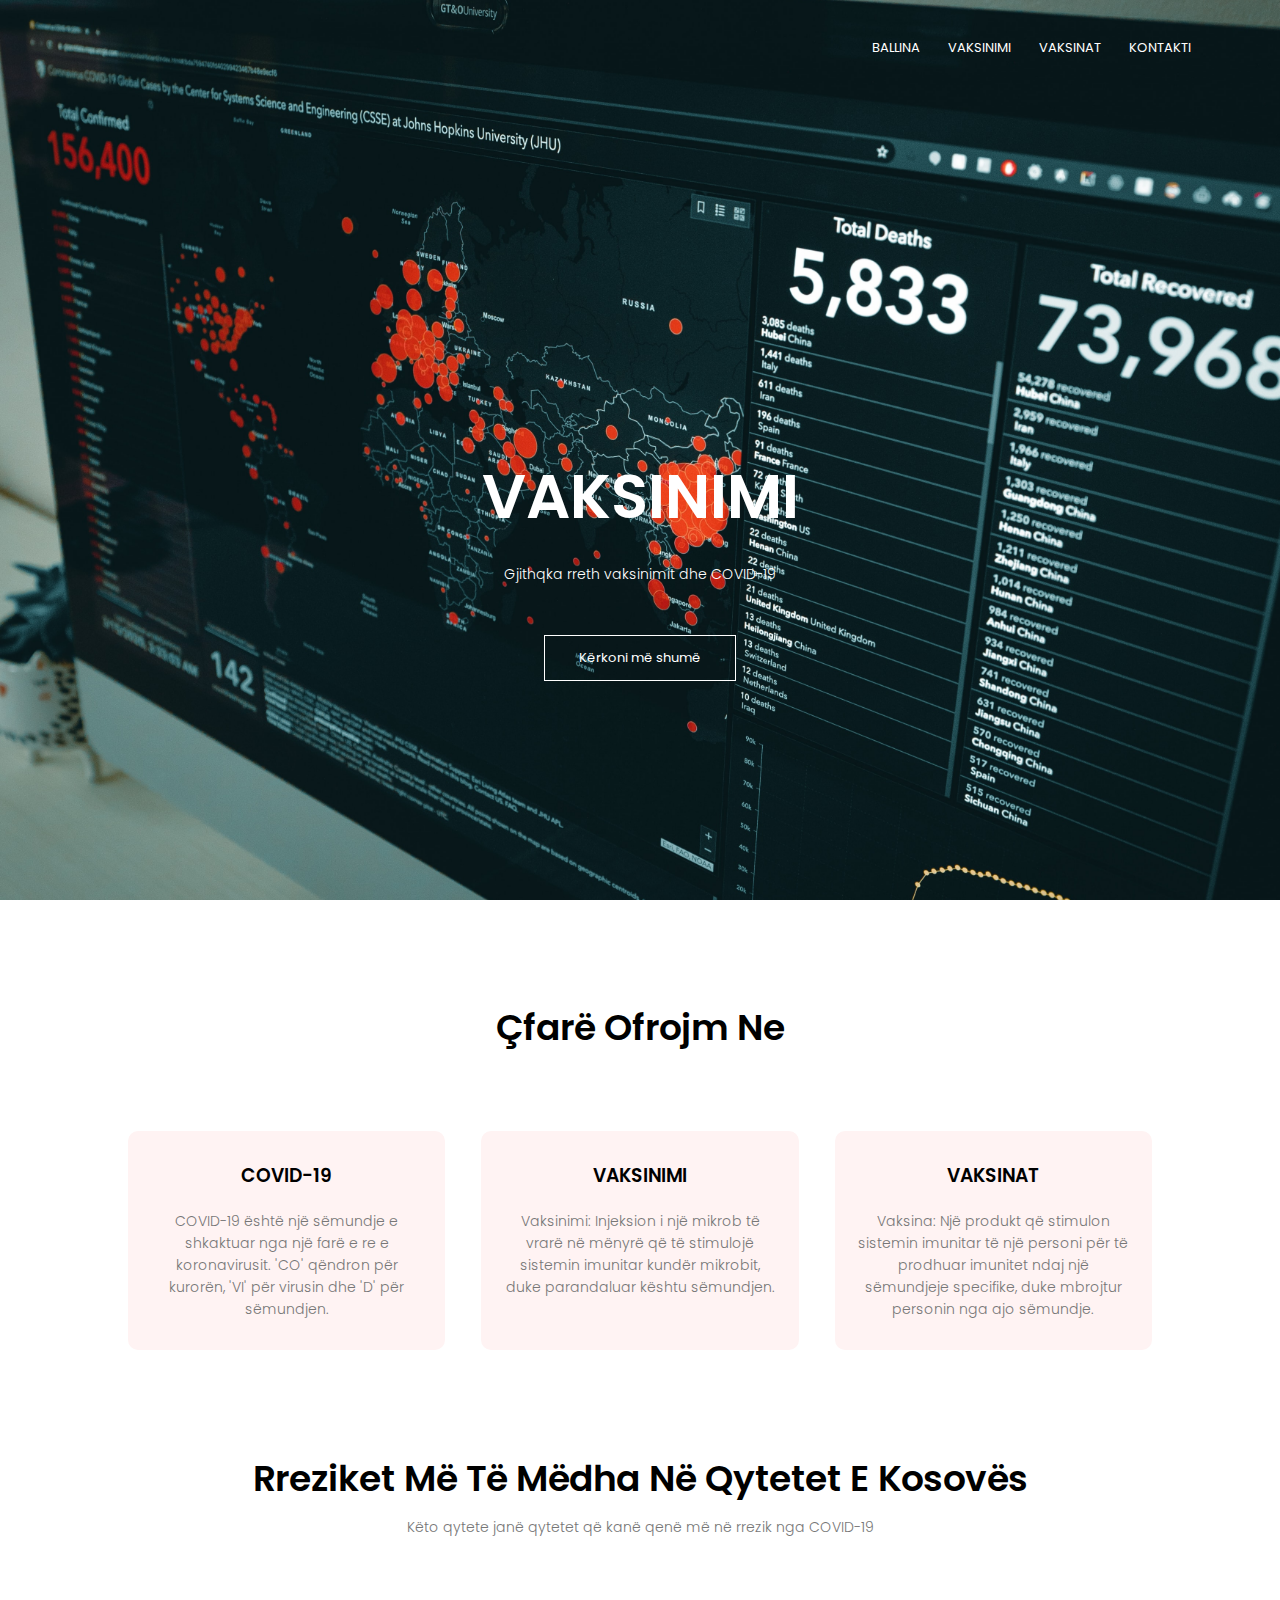
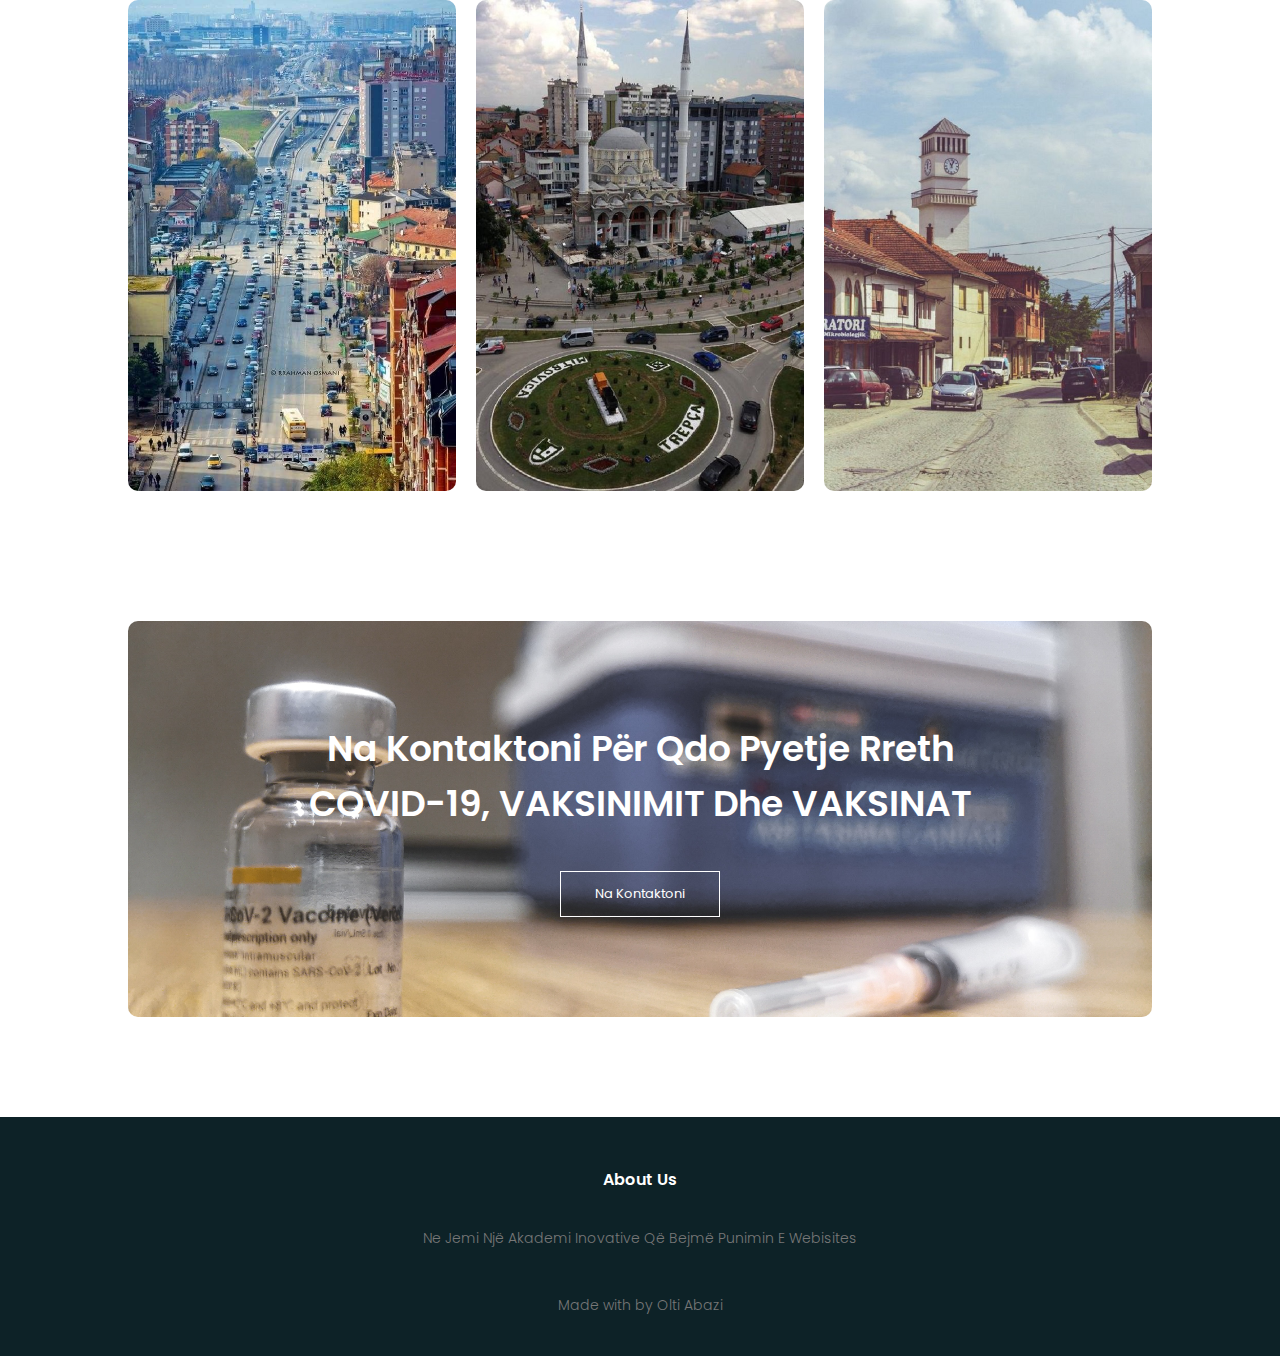
==== WEBPAGE/index.html @ 7bd32915 "Add files via upload" ====
<!DOCTYPE html>
<html lang="en">
  <head>
    <meta name="viewport" content="width=device-width, initial-scale=1.0" />
    <link rel="stylesheet" href="style.css" />
    <title>Document</title>
    <link rel="preconnect" href="https://fonts.gstatic.com" />
    <link
      href="https://fonts.googleapis.com/css2?family=Poppins:wght@100;200;300;400;600;700&display=swap"
      rel="stylesheet"
    />
    <link
      rel="stylesheet"
      href="https://pro.fontawesome.com/releases/v5.10.0/css/all.css"
      integrity="sha384-AYmEC3Yw5cVb3ZcuHtOA93w35dYTsvhLPVnYs9eStHfGJvOvKxVfELGroGkvsg+p"
      crossorigin="anonymous"
    />
  </head>
  <body>
    <section id="head" class="header">
      <nav>
        <!-- <a href="index.html"><img src="vacc.png" /></a> -->
        <div class="nav-links" id="navLinks">
          <i class="fa fa-times" onclick="hidemenu()"></i>

          <ul>
            <li><a href="#">BALLINA</a></li>
            <li><a href="vaksinimi.html">VAKSINIMI</a></li>
            <li><a href="vaksinat.html">VAKSINAT</a></li>
            <li><a href="kontakti.html">KONTAKTI</a></li>
          </ul>
        </div>
        <i class="fa fa-bars" onclick="showmenu()"></i>
      </nav>
      <div class="text-box">
        <h1>VAKSINIMI</h1>
        <p>Gjithqka rreth vaksinimit dhe COVID-19</p>
        <a href="" class="hero-btn">K&euml;rkoni m&euml; shum&euml;</a>
      </div>
    </section>

    <!--what we have-->

    <section class="course">
      <h1>&#199;far&euml; Ofrojm Ne</h1>
      <br />

      <div class="row">
        <div class="ofrimet-col">
          <h3>COVID-19</h3>
          <p>
            COVID-19 &euml;sht&euml; nj&euml; s&euml;mundje e shkaktuar nga
            nj&euml; far&euml; e re e koronavirusit. 'CO' q&euml;ndron p&euml;r
            kuror&euml;n, 'VI' p&euml;r virusin dhe 'D' p&euml;r s&euml;mundjen.
          </p>
        </div>
        <div class="ofrimet-col">
          <h3>VAKSINIMI</h3>
          <p>
            Vaksinimi: Injeksion i nj&euml; mikrob t&euml; vrar&euml; n&euml;
            m&euml;nyr&euml; q&euml; t&euml; stimuloj&euml; sistemin imunitar
            kund&euml;r mikrobit, duke parandaluar k&euml;shtu s&euml;mundjen.
          </p>
        </div>
        <div class="ofrimet-col">
          <h3>VAKSINAT</h3>
          <p>
            Vaksina: Nj&euml; produkt q&euml; stimulon sistemin imunitar t&euml;
            nj&euml; personi p&euml;r t&euml; prodhuar imunitet ndaj nj&euml;
            s&euml;mundjeje specifike, duke mbrojtur personin nga ajo
            s&euml;mundje.
          </p>
        </div>
      </div>
    </section>

    <!-- Regjioni  -->

    <section class="regjionet">
      <h1 class="regjio">
        Rreziket M&euml; T&euml; M&euml;dha N&euml; Qytetet E Kosov&euml;s
      </h1>
      <p>
        K&euml;to qytete jan&euml; qytetet q&euml; kan&euml; qen&euml; m&euml;
        n&euml; rrezik nga COVID-19
      </p>

      <div class="row">
        <div class="regjionet-col">
          <img src="pr.jpg" />
          <div class="layer">
            <h3>PRISHTINA</h3>
          </div>
        </div>
        <div class="regjionet-col">
          <img src="02.jpg" />
          <div class="layer">
            <h3>MITROVICA</h3>
          </div>
        </div>
        <div class="regjionet-col">
          <img src="gjak.jpg" />
          <div class="layer">
            <h3>GJAKOVA</h3>
          </div>
        </div>
      </div>
    </section>

    <!-- contact -->

    <section class="contact">
      <h1>
        Na Kontaktoni P&euml;r Qdo Pyetje Rreth <br />COVID-19, VAKSINIMIT Dhe
        VAKSINAT
      </h1>
      <a href="" class="hero-btn">Na Kontaktoni</a>
    </section>

    <!-- about us -->

    <section class="footer">
      <h4>About Us</h4>
      <p>
        Ne Jemi Nj&euml; Akademi Inovative Q&euml; Bejm&euml; Punimin E
        Webisites
      </p>
      <div class="icons">
        <a href="https://www.facebook.com/akademiainovative"
          ><i class="fab fa-facebook-f"></i
        ></a>
        <a href="https://www.instagram.com/innovationacademy_official/"
          ><i class="fab fa-instagram"></i
        ></a>
      </div>
      <p>Made with <i class="fas fa-heart"></i> by Olti Abazi</p>
    </section>

    <!-- <button  class="goUp"><a href="#head">go on top</a></button> -->

    <!-- ----------JavaScript for toggle Menu-------- -->
    <script>
      var navLinks = document.getElementById("navLinks");
      function showmenu() {
        navLinks.style.width = "200px";
      }
      function hidemenu() {
        navLinks.style.width = "0";
      }
    </script>
  </body>
  <!-- </html> -->
</html>
---- WEBPAGE/style.css ----
* {
  margin: 0px;
  padding: 0px;
  font-family: "Poppins", sans-serif;
  scroll-behavior: smooth;
}

.header {
  min-height: 100vh;
  width: 100%;
  background-image: url(cov19.jpg);
  background-position: center;
  background-size: cover;
  position: relative;
}

nav {
  display: flex;
  padding: 2% 6%;
  justify-content: space-between;
  align-items: center;
}

nav img {
  width: 150px;
}

a {
  color: white;
  text-decoration: none;
  font-size: 13px;
}

.nav-links {
  flex: 1;
  text-align: right;
}

.nav-links ul li {
  list-style: none;
  display: inline-block;
  padding: 8px 12px;
  position: relative;
}

/* .nav-links ul li:after {
  content: "";
  width: 0%;
  height: 2px;
  background: #f44336;
  display: block;
  margin: auto;
  transition: 0.5s;
}

.nav-links ul li:hover::after {
  width: 100%;
} */

.text-box {
  width: 100%;
  color: #fff;
  position: absolute;
  top: 50%;
  bottom: 50%;
  text-align: center;
  margin: auto;
}

.text-box h1 {
  font-size: 62px;
}

.text-box p {
  margin: 10px 0 40px;
  font-size: 14px;
  color: #fff;
}

.hero-btn {
  display: inline-block;
  text-decoration: none;
  color: #fff;
  border: 1px solid #fff;
  padding: 12px 34px;
  font-size: 13px;
  background: transparent;
  position: relative;
  cursor: pointer;
}

.hero-btn:hover {
  border: 1px solid #f44336;
  background: #f44336;
  transition: 1s;
}

nav .fa {
  display: none;
}

@media (max-width: 812px) {
  .text-box h1 {
    font-size: 20px;
  }

  .nav-links ul li {
    display: block;
  }
  .nav-links {
    right: 0;
    position: absolute;
    background: #f44336;
    height: 100vh;
    width: 0;
    overflow-x: hidden;
    top: 0;
    text-align: left;
    z-index: 2;
    transition: 1s;
  }
  nav .fa {
    display: block;
    color: #fff;
    margin: 10px;
    font-size: 18px;
    cursor: pointer;
  }
  .nav-links ul {
    padding: 30px;
  }
}
/* course */

.course {
  width: 80%;
  margin: auto;
  text-align: center;
  padding-top: 100px;
}

h1 {
  font-size: 36px;
  font-weight: 600;
}

p {
  color: #777;
  font-size: 14px;
  font-weight: 300;
  line-height: 22px;
  padding: 10px;
}

.row {
  margin-top: 5%;
  display: flex;
  justify-content: space-between;
}

.ofrimet-col {
  flex-basis: 31%;
  background: #fff3f3;
  border-radius: 10px;
  margin-bottom: 5%;
  padding: 20px 12px;
  box-sizing: border-box;
  transition: 0.5s;
}

h3 {
  text-align: center;
  font-weight: 600;
  margin: 10px 0;
}

.ofrimet-col:hover {
  box-shadow: 0 0 20px 0px rgba(0, 0, 0, 0.2);
}

@media (max-width: 812px) {
  .row {
    flex-direction: column;
  }
}

/* Regjionet */

.regjionet {
  width: 80%;
  margin: auto;
  text-align: center;
  padding-top: 50px;
}

.regjionet-col {
  flex-basis: 32%;
  border-radius: 10px;
  margin-bottom: 30px;
  position: relative;
  overflow: hidden;
}

.regjionet-col img {
  width: 100%;
  display: block;
}

.regjio {
  font-size: 36px;
  font-weight: 600;
}

@media (max-width: 812px) {
  .regjio {
    font-size: 26px;
  }
}

.layer {
  background: transparent;
  height: 100%;
  width: 100%;
  position: absolute;
  top: 0;
  left: 0;
  transition: 0.5s;
}

.layer:hover {
  background: rgba(226, 0, 0, 0.7);
}

.layer h3 {
  width: 100%;
  font-weight: 500;
  color: #fff;
  font-size: 26px;
  bottom: 0;
  left: 50%;
  transform: translateX(-50%);
  position: absolute;
  opacity: 0;
  transition: 0.5s;
}

.layer:hover h3 {
  bottom: 49%;
  opacity: 1;
}

/* contact */

.contact {
  margin: 100px auto;
  width: 80%;
  background-image: url(vaks.jpg);
  background-position: center;
  background-size: cover;
  border-radius: 10px;
  text-align: center;
  padding: 100px 0;
}

.contact h1 {
  color: #fff;
  margin-bottom: 40px;
  padding: 0;
}

@media (max-width: 812px) {
  .contact h1 {
    font-size: 24px;
  }
}

/* footer */

.footer {
  background-color: #0d2227;
  width: 100%;
  text-align: center;
  padding: 30px 0;
  color: white;
}

.footer h4 {
  margin-bottom: 25px;
  margin-top: 20px;
  font-weight: 600;
}

.fab {
  margin-left: 10px;
  color: black;
}

/* _______ kontakti _______ */

.sub-header {
  height: 50vh;
  width: 100%;
  background-image: url(abt.jpg);
  background-position: center;
  background-size: cover;
  text-align: center;
  color: #fff;
}

.about-us {
  width: 80%;
  margin: auto;
  padding-top: 80px;
  margin-bottom: 50px;
}

.about-col {
  width: 40%;
  padding: 30px 2px;
}

.about-col1 {
  width: 48%;
  padding: 30px 2px;
  background-image: url(3.jpg);
  animation-name: academy;
  animation-duration: 10s;
  animation-iteration-count: infinite;
  background-position: center;
  background-size: cover;
  height: 500px;
}

@keyframes academy {
  25% {
    background-image: url(3.jpg);
  }

  50% {
    background-image: url(2.jpg);
  }

  75% {
    background-image: url(4.jpg);
  }

  100% {
    background-image: url(1.jpg);
  }
}

.about-col h1 {
  padding-top: 0;
}

.about-col p {
  padding: 15px 0 25px;
}

.red-btn {
  border: 1px solid #f44336;
  background: transparent;
  color: #f44336;
}

.red-btn:hover {
  color: #fff;
}

@media (max-width: 812px) {
  .about-col {
    margin: auto;
    width: 100%;
  }

  .about-col1 {
    width: 100%;
    animation-name: academy;
    animation-duration: 10s;
    animation-iteration-count: infinite;
    background-position: center;
    background-size: cover;
    height: 300px;
  }

  .row {
    margin-left: 20px;
  }

  .contact1s {
    font-size: 25px;
    font-weight: 600;
  }

  @keyframes academy {
    25% {
      background-image: url(3.jpg);
    }

    50% {
      background-image: url(2.jpg);
    }

    75% {
      background-image: url(4.jpg);
    }

    100% {
      background-image: url(1.jpg);
    }
  }
}
/* ///vaksinat/// */

.vaks-header {
  min-height: 100vh;
  width: 100%;
  background-position: center;
  background-size: cover;
  position: relative;
  animation-name: vakshead;
  animation-duration: 10s;
  animation-iteration-count: infinite;
  background-position: center;
  background-size: cover;
}

@keyframes vakshead {
  0% {
    background-image: url(vakksin.jpg);
  }

  25% {
    background-image: url(vaksinats.jpg);
  }

  50% {
    background-image: url(oltbosi.jpg);
  }

  75% {
    background-image: url(vvks.jpg);
  }

  100% {
    background-image: url(vaksitis.jpg);
  }
}

.vaksin {
  width: 80%;
  margin: auto;
  text-align: center;
  padding-top: 100px;
  padding-bottom: 100px;
}

.vaksinat {
  font-size: 36px;
  font-weight: 600;
  padding-bottom: 50px;
}

.vaksinat:after {
  content: "";
  width: 0%;
  height: 5px;
  background: #f44336;
  display: block;
  margin: auto;
  transition: 2s;
}

.vaksinat:hover::after {
  width: 35%;
}

.pvks {
  color: #777;
  font-size: 14px;
  line-height: 22px;
  padding: 10px;
  text-align: left;
}

.pvks1 {
  color: #777;
  font-size: 14px;
  line-height: 22px;
  padding: 10px;
  text-align: left;
  border: 1px #777 solid;
  border-top: 0;
  border-right: 0;
  border-left: 0;
}

.vaksinat1 {
  font-size: 36px;
  font-weight: 600;
  padding: 50px;
}

.vaksinat1:after {
  content: "";
  width: 0%;
  height: 5px;
  background: #f44336;
  display: block;
  margin: auto;
  transition: 1s;
}

.vaksinat1:hover::after {
  width: 50%;
}

/* VAKSINIMI */

.nim-header {
  min-height: 100vh;
  width: 100%;
  background-image: url(vaksiniii.jpg);
  background-position: center;
  background-size: cover;
  position: relative;
}

/* .goUp {
  position: fixed;
  bottom: 10px;
  right: 10px;
} */
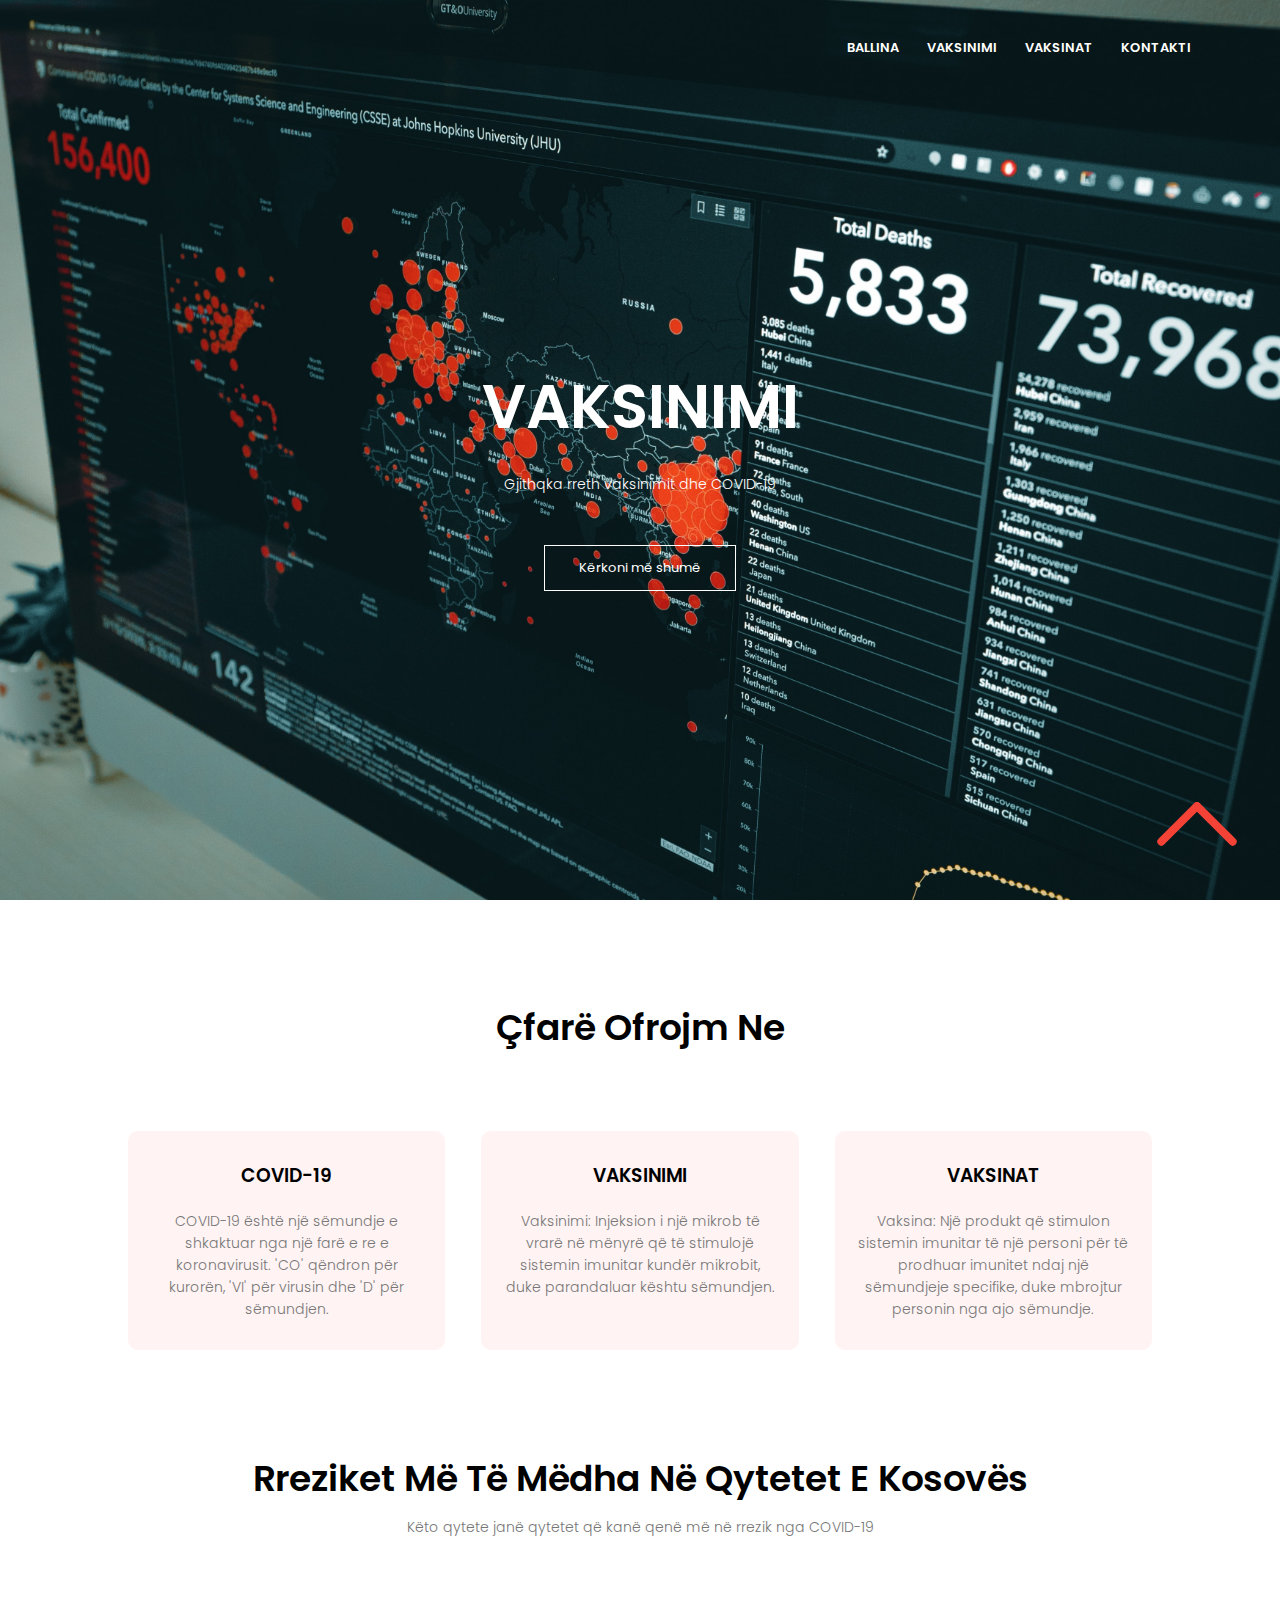
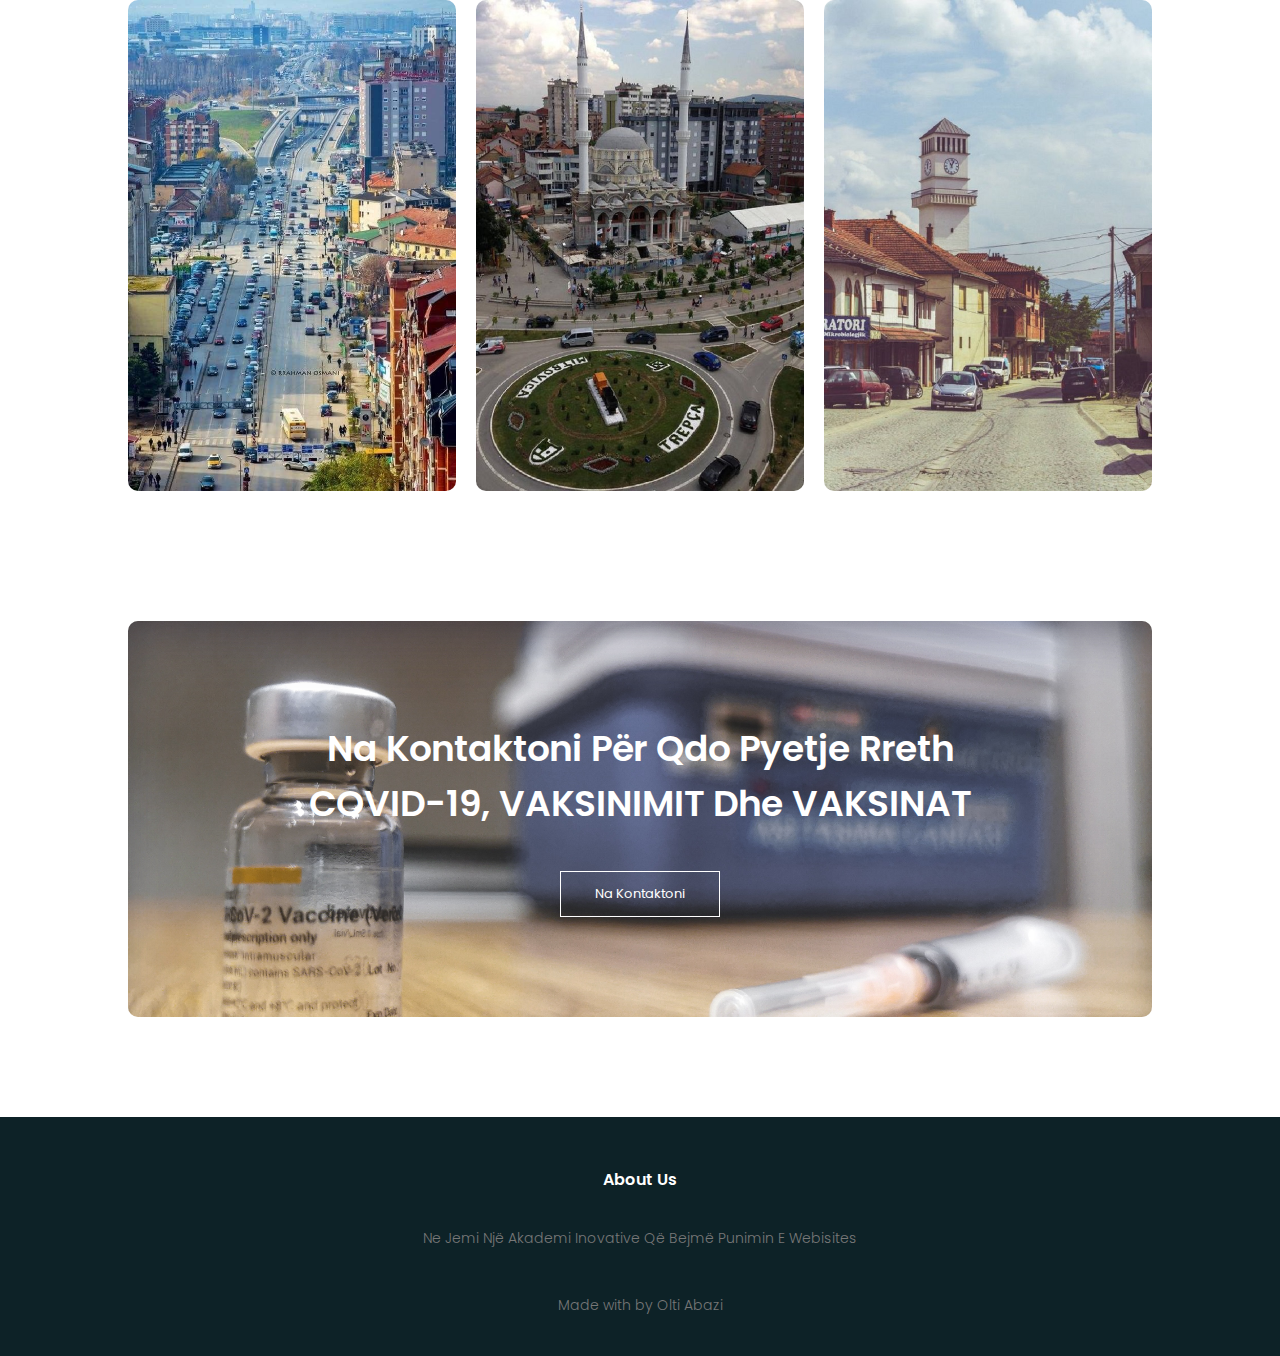
==== commit e9a39ea1: "Add files via upload" ====
--- a/WEBPAGE/index.html
+++ b/WEBPAGE/index.html
@@ -17,7 +17,7 @@
     />
   </head>
   <body>
-    <section id="head" class="header">
+    <section id="topi" class="header">
       <nav>
         <!-- <a href="index.html"><img src="vacc.png" /></a> -->
         <div class="nav-links" id="navLinks">
@@ -135,8 +135,10 @@
       </div>
       <p>Made with <i class="fas fa-heart"></i> by Olti Abazi</p>
     </section>
-
-    <!-- <button  class="goUp"><a href="#head">go on top</a></button> -->
+    <a href="#topi" class="arrow-container">
+      <div class="arrow-line"></div>
+      <div class="arrow-line2"></div>
+    </a>
 
     <!-- ----------JavaScript for toggle Menu-------- -->
     <script>
--- a/WEBPAGE/style.css
+++ b/WEBPAGE/style.css
@@ -2,6 +2,9 @@
   margin: 0px;
   padding: 0px;
   font-family: "Poppins", sans-serif;
+}
+
+html {
   scroll-behavior: smooth;
 }
 
@@ -25,10 +28,49 @@
   width: 150px;
 }
 
+.osl {
+  color: #000;
+}
+
 a {
   color: white;
   text-decoration: none;
   font-size: 13px;
+}
+
+button {
+  width: 200px;
+  padding: 15px 0;
+  text-align: center;
+  margin: 20px 10px;
+  border-radius: 25px;
+  font-weight: bold;
+  border: 2px solid #f44336;
+  background: transparent;
+  color: #fff;
+  cursor: pointer;
+  position: relative;
+  overflow: hidden;
+}
+
+span:after {
+  background: #f44336;
+  height: 100%;
+  width: 0;
+  border-radius: 25px;
+  position: absolute;
+  left: 0;
+  bottom: 0;
+  z-index: -1;
+  transition: 0, 5s;
+}
+
+button:hover::after span {
+  width: 100%;
+}
+
+button:hover {
+  border: none;
 }
 
 .nav-links {
@@ -43,7 +85,7 @@
   position: relative;
 }
 
-/* .nav-links ul li:after {
+.nav-links ul li:after {
   content: "";
   width: 0%;
   height: 2px;
@@ -53,16 +95,56 @@
   transition: 0.5s;
 }
 
+.odds:after {
+  content: "";
+  width: 0%;
+  height: 5px;
+  background: #f44336;
+  display: block;
+  transition: 0.5s;
+}
+
+.odds:hover::after {
+  width: 18%;
+}
+
+.odds2:after {
+  content: "";
+  width: 0%;
+  height: 5px;
+  background: #f44336;
+  display: block;
+  transition: 0.5s;
+}
+
+.odds2:hover::after {
+  width: 13%;
+}
+
+.odds3:after {
+  content: "";
+  width: 0%;
+  height: 5px;
+  background: #f44336;
+  display: block;
+
+  transition: 0.5s;
+}
+
+.odds3:hover::after {
+  width: 15%;
+}
+
 .nav-links ul li:hover::after {
   width: 100%;
-} */
+}
 
 .text-box {
   width: 100%;
   color: #fff;
   position: absolute;
-  top: 50%;
-  bottom: 50%;
+  top: 40%;
+  bottom: 60%;
   text-align: center;
   margin: auto;
 }
@@ -175,13 +257,13 @@
 }
 
 .ofrimet-col:hover {
-  box-shadow: 0 0 20px 0px rgba(0, 0, 0, 0.2);
-}
-
-@media (max-width: 812px) {
-  .row {
-    flex-direction: column;
-  }
+  box-shadow: rgba(50, 50, 93, 0.25) 0px 30px 60px -12px inset,
+    rgba(0, 0, 0, 0.3) 0px 18px 36px -18px inset;
+}
+
+.iframe {
+  width: 727;
+  height: 409;
 }
 
 /* Regjionet */
@@ -249,6 +331,64 @@
   opacity: 1;
 }
 
+/* .regjionet-col {
+  flex-basis: 32%;
+  border-radius: 10px;
+  margin-bottom: 30px;
+  position: relative;
+  overflow: hidden;
+}
+
+.regjionet-col img {
+  width: 100%;
+  display: block;
+}
+
+.regjio {
+  font-size: 36px;
+  font-weight: 600;
+}
+
+@media (max-width: 812px) {
+  .regjio {
+    font-size: 26px;
+  }
+} */
+
+.layer {
+  background: transparent;
+  height: 100%;
+  width: 100%;
+  position: absolute;
+  top: 0;
+  left: 0;
+  transition: 0.5s;
+}
+
+.layer:hover {
+  background: rgba(226, 200, 100, 0.7);
+  box-shadow: rgba(50, 50, 93, 0.25) 0px 30px 60px -12px inset,
+    rgba(0, 0, 0, 0.3) 0px 18px 36px -18px inset;
+}
+
+.layer h3 {
+  width: 100%;
+  font-weight: 500;
+  color: #fff;
+  font-size: 26px;
+  bottom: 0;
+  left: 50%;
+  transform: translateX(-50%);
+  position: absolute;
+  opacity: 0;
+  transition: 0.5s;
+}
+
+.layer:hover h3 {
+  bottom: 49%;
+  opacity: 1;
+}
+
 /* contact */
 
 .contact {
@@ -260,6 +400,8 @@
   border-radius: 10px;
   text-align: center;
   padding: 100px 0;
+  box-shadow: rgba(50, 50, 93, 0.25) 0px 30px 60px -12px inset,
+    rgba(0, 0, 0, 0.3) 0px 18px 36px -18px inset;
 }
 
 .contact h1 {
@@ -495,6 +637,18 @@
   border-left: 0;
 }
 
+.pvks2 {
+  color: #777;
+  font-size: 14px;
+  line-height: 22px;
+  padding: 10px;
+  text-align: left;
+  border: 1px #777 solid;
+  border-top: 0;
+  border-right: 0;
+  border-left: 0;
+}
+
 .vaksinat1 {
   font-size: 36px;
   font-weight: 600;
@@ -515,6 +669,59 @@
   width: 50%;
 }
 
+.vaksinat2 {
+  font-size: 36px;
+  font-weight: 600;
+  padding: 50px;
+}
+
+.vaksinat2:after {
+  content: "";
+  width: 0%;
+  height: 5px;
+  background: #f44336;
+  display: block;
+  margin: auto;
+  transition: 1s;
+}
+
+.vaksinat2:hover::after {
+  width: 50%;
+}
+
+@media (max-width: 812px) {
+  .pvks2 {
+    color: #777;
+    width: 90%;
+    font-size: 14px;
+    line-height: 22px;
+    padding: 10px;
+    text-align: left;
+    border: 1px #777 solid;
+    border-top: 0;
+    border-right: 0;
+    border-left: 0;
+  }
+
+  .vaksinat {
+    font-size: 30px;
+    font-weight: 600;
+    padding-bottom: 50px;
+  }
+
+  .vaksinat1 {
+    font-size: 30px;
+    font-weight: 600;
+    padding-bottom: 50px;
+  }
+
+  .vaksinat2 {
+    font-size: 22px;
+    font-weight: 600;
+    padding-bottom: 50px;
+  }
+}
+
 /* VAKSINIMI */
 
 .nim-header {
@@ -526,8 +733,373 @@
   position: relative;
 }
 
-/* .goUp {
+.vaksinim3 {
+  width: 80%;
+  margin: auto;
+  text-align: center;
+  padding-top: 100px;
+  position: relative;
+}
+
+.osos {
+  padding-top: 100px;
+  text-align: left;
+}
+
+li {
+  color: black;
+  display: block;
+  font-size: 16px;
+  font-weight: 600;
+}
+
+.hero-btn1 {
+  display: inline-block;
+  text-decoration: none;
+  color: #777;
+  border: 1px solid #fff;
+  padding: 0;
+  font-size: 13px;
+  background: transparent;
+  position: relative;
+  cursor: pointer;
+}
+
+.hero-btn1:hover {
+  color: #f44336;
+}
+
+.olti {
+  text-align: left;
+  font-size: 18px;
+}
+
+.hr {
+  width: 2px;
+}
+
+#osis {
+  color: rgba(119, 119, 119, 0.5);
+  padding: 10px;
+  background-color: rgb(244, 67, 54);
   position: fixed;
+  bottom: 50px;
+  right: 75px;
+  height: 50px;
+  width: 50px;
+  border-radius: 50px;
+  scroll-behavior: smooth;
+  size: 60px;
+}
+
+#topi {
+  scroll-behavior: smooth;
+}
+
+.sss3 {
+  text-align: left;
+}
+/* 
+#btnScrollToTop {
+  position: fixed;
+  right: 10px;
   bottom: 10px;
-  right: 10px;
+  width: 50px;
+  height: 50px;
+  border-radius: 50%;
+  background: #f44336;
+  box-shadow: 0 0 10px rgba(0, 0, 0, 0.25);
+  color: #fff;
+  outline: none;
+  cursor: pointer;
+  border: none;
+}
+
+#btnScrollToTop:active {
+  background: #cc2333;
 } */
+
+.arrow-container {
+  position: fixed;
+  bottom: 0;
+  right: 75px;
+  width: 50px;
+  height: 75px;
+  animation: bounce 2s ease-in-out infinite;
+  margin: 5px;
+}
+
+.arrow-line {
+  left: 36px;
+  position: absolute;
+  width: 50px;
+  border: 4px solid #f44336;
+  border-radius: 15px;
+  transform: rotate(45deg);
+}
+
+.arrow-line2 {
+  position: absolute;
+  width: 50px;
+  border: 4px solid #f44336;
+  border-radius: 15px;
+  transform: rotate(-45deg);
+}
+
+@keyframes bounce {
+  0% {
+    bottom: -20px;
+  }
+  50% {
+    bottom: 0px;
+  }
+  100% {
+    bottom: -20px;
+  }
+}
+
+@media (max-width: 812px) {
+  .arrow-container {
+    position: fixed;
+    bottom: 0;
+    right: 20px;
+    width: 50px;
+    height: 50px;
+    animation: bounce 2s ease-in-out infinite;
+    margin: 0px;
+  }
+
+  .arrow-line {
+    left: 22px;
+    position: absolute;
+    width: 30px;
+    border: 4px solid #f44336;
+    border-radius: 15px;
+    transform: rotate(45deg);
+  }
+
+  .arrow-line2 {
+    position: absolute;
+    width: 30px;
+    border: 4px solid #f44336;
+    border-radius: 15px;
+    transform: rotate(-45deg);
+  }
+
+  @keyframes bounce {
+    0% {
+      bottom: -20px;
+    }
+    50% {
+      bottom: 0px;
+    }
+    100% {
+      bottom: -20px;
+    }
+  }
+}
+
+.abc {
+  text-decoration: none;
+}
+
+.blob {
+  position: absolute;
+  top: 0;
+  left: 0;
+  fill: #cedbeb;
+  width: 50vmax;
+  z-index: -1;
+  animation: move 10s ease-in-out infinite;
+  transform-origin: 50% 50%;
+}
+
+@keyframes move {
+  0% {
+    transform: scale(1) translate(10px, -30px);
+  }
+  20% {
+    transform: scale(0.8, 1) translate(50vw, 30vh) rotate(160deg);
+  }
+  40% {
+    transform: scale(0.8, 1) translate(40vw, 50vh) rotate(10deg);
+  }
+  60% {
+    transform: scale(1.3) translate(0vw, 50vh) rotate(-20deg);
+  }
+  80% {
+    transform: scale(1.3) translate(10vw, 50vh) rotate(-20deg);
+  }
+  90% {
+    transform: scale(0.5) translate(20px, -30px);
+    rotate: (-20deg);
+  }
+  100% {
+    transform: scale(1) translate(10p, -30px);
+  }
+}
+
+@media (max-width: 812px) {
+  .blob {
+    position: absolute;
+    top: 0;
+    left: 0;
+    fill: #cedbeb;
+    width: 50vmax;
+    z-index: -1;
+    animation: move 10s ease-in-out infinite;
+    transform-origin: 50% 50%;
+  }
+
+  @keyframes move {
+    0% {
+      transform: scale(0.5) translate(2px, -30px);
+    }
+    20% {
+      transform: scale(0.5, 0.8) translate(100vw, 30vh) rotate(160deg);
+    }
+    40% {
+      transform: scale(0.5, 0.8) translate(2vw, 50vh) rotate(10deg);
+    }
+    60% {
+      transform: scale(0.8) translate(5vw, 100vh) rotate(-20deg);
+    }
+    80% {
+      transform: scale(0.8) translate(10vw, 50vh) rotate(-20deg);
+    }
+    90% {
+      transform: scale(0.8) translate(3px, -30px);
+      rotate: (-20deg);
+    }
+    100% {
+      transform: scale(0.8) translate(2px, -30px);
+    }
+  }
+}
+
+.animated-video {
+  position: relative;
+  margin: 200px auto 200px;
+  width: 727px;
+  height: 409px;
+  background: linear-gradient(0deg, #000, #272727);
+}
+
+.animated-video:before,
+.animated-video:after {
+  content: "";
+  position: absolute;
+  left: -2px;
+  top: -2px;
+  background: linear-gradient(
+    45deg,
+    #fb0094,
+    #0000ff,
+    #00ff00,
+    #ffff00,
+    #ff0000,
+    #fb0094,
+    #0000ff,
+    #00ff00,
+    #ffff00,
+    #ff0000
+  );
+  background-size: 400%;
+  width: calc(100% + 4px);
+  height: calc(100% + 4px);
+  z-index: -1;
+  animation: steam 20s linear infinite;
+}
+
+@keyframes steam {
+  0% {
+    background-position: 0 0;
+  }
+  50% {
+    background-position: 400% 0;
+  }
+  100% {
+    background-position: 0 0;
+  }
+}
+
+.animated-video:after {
+  filter: blur(50px);
+}
+
+.animated-video {
+  position: relative;
+  margin: 200px auto 200px;
+  width: 722px;
+  height: 407px;
+  background: linear-gradient(0deg, #000, #272727);
+}
+
+.animated-video:before,
+.animated-video:after {
+  content: "";
+  position: absolute;
+  left: -2px;
+  top: -2px;
+  background: linear-gradient(
+    45deg,
+    #fb0094,
+    #0000ff,
+    #00ff00,
+    #ffff00,
+    #ff0000,
+    #fb0094,
+    #0000ff,
+    #00ff00,
+    #ffff00,
+    #ff0000
+  );
+  background-size: 400%;
+  width: calc(100% + 4px);
+  height: calc(100% + 4px);
+  z-index: -1;
+  animation: steam 20s linear infinite;
+}
+
+@keyframes steam {
+  0% {
+    background-position: 0 0;
+  }
+  50% {
+    background-position: 400% 0;
+  }
+  100% {
+    background-position: 0 0;
+  }
+}
+
+.animated-video:after {
+  filter: blur(50px);
+}
+
+@media (max-width: 812px) {
+  .row {
+    flex-direction: column;
+  }
+
+  iframe {
+    width: 300px;
+    height: 150px;
+  }
+
+  .animated-video {
+    position: relative;
+    margin: 100px auto 100px;
+    width: 300px;
+    height: 150px;
+    background: linear-gradient(0deg, #000, #272727);
+  }
+
+  .animated-video {
+    position: relative;
+    margin: 100px auto 100px;
+    width: 300px;
+    height: 150px;
+    background: linear-gradient(0deg, #000, #272727);
+  }
+}
